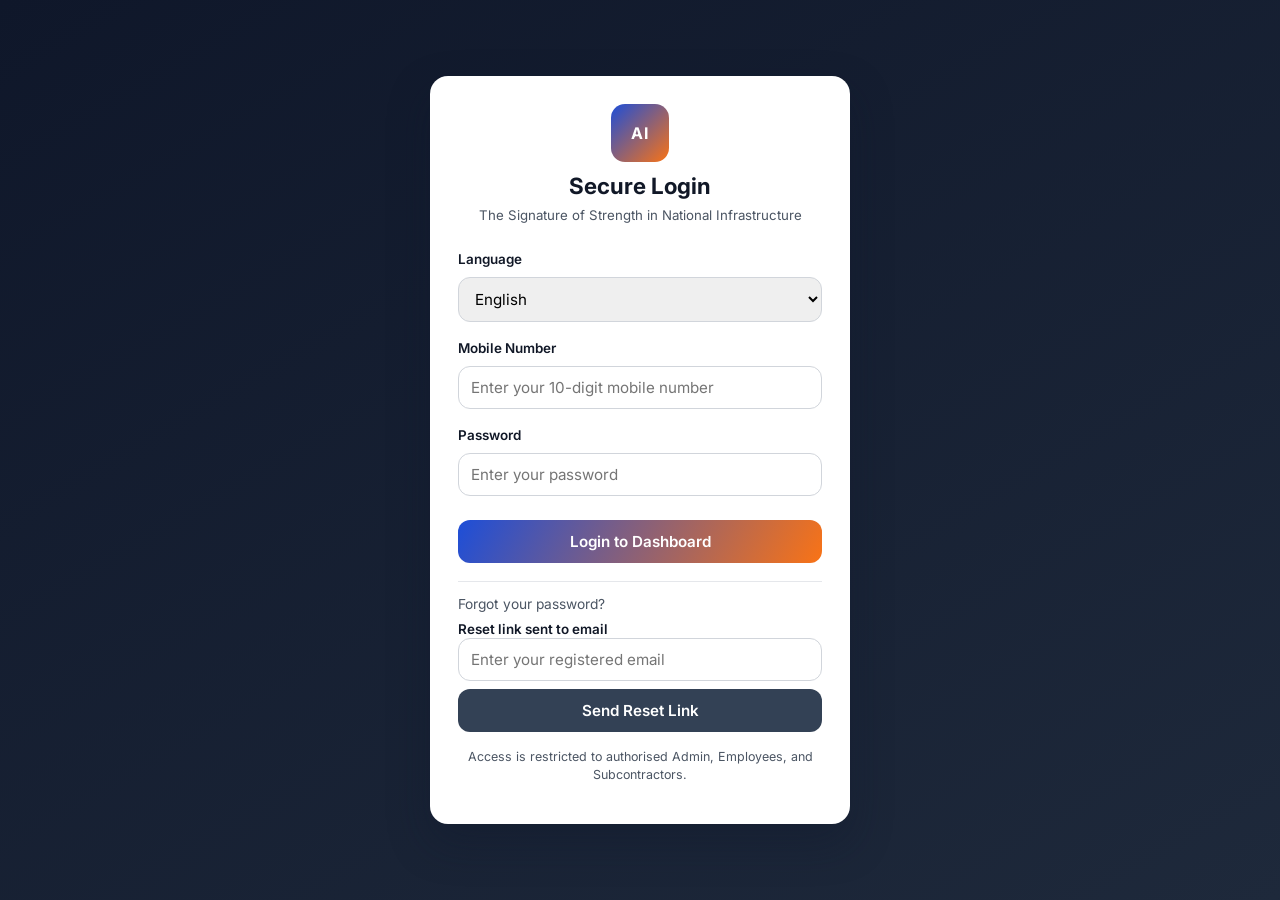
==== index.html @ a01055c5 "Style bottom navigation like WhatsApp tab bar" ====
<!doctype html>
<html lang="en">
  <head>
    <meta charset="UTF-8" />
    <meta name="viewport" content="width=device-width, initial-scale=1.0" />
    <title>Atmagaurav Infra Pvt Ltd | Login</title>
    <link rel="preconnect" href="https://fonts.googleapis.com" />
    <link rel="preconnect" href="https://fonts.gstatic.com" crossorigin />
    <link
      href="https://fonts.googleapis.com/css2?family=Inter:wght@400;500;600;700&display=swap"
      rel="stylesheet"
    />
    <link rel="stylesheet" href="styles.css" />
  </head>
  <body>
    <main class="app-shell">
      <section class="login-card" aria-labelledby="login-heading">
        <header class="brand-block">
          <div class="logo-mark" aria-hidden="true">AI</div>
          <h1 id="login-heading">Secure Login</h1>
          <p class="tagline">The Signature of Strength in National Infrastructure</p>
        </header>

        <form class="login-form" id="login-form">
          <label for="lang">Language</label>
          <select id="lang" name="lang">
            <option value="en">English</option>
            <option value="mr">मराठी</option>
            <option value="hi">हिंदी</option>
          </select>

          <label for="mobile">Mobile Number</label>
          <input
            id="mobile"
            type="tel"
            name="mobile"
            placeholder="Enter your 10-digit mobile number"
            inputmode="numeric"
            pattern="[0-9]{10}"
            maxlength="10"
            required
          />

          <label for="password">Password</label>
          <input id="password" type="password" name="password" placeholder="Enter your password" required />

          <button class="primary-btn" type="submit">Login to Dashboard</button>
        </form>

        <div class="reset-password" aria-live="polite">
          <p>Forgot your password?</p>
          <label for="reset-email">Reset link sent to email</label>
          <div class="reset-controls">
            <input id="reset-email" type="email" placeholder="Enter your registered email" />
            <button class="secondary-btn" type="button" id="send-reset-link">Send Reset Link</button>
          </div>
        </div>

        <footer class="helper-text">
          <p>Access is restricted to authorised Admin, Employees, and Subcontractors.</p>
        </footer>
      </section>
    </main>

    <script src="script.js"></script>
  </body>
</html>
---- styles.css ----
:root {
  --bg-primary: #0f172a;
  --bg-secondary: #1e293b;
  --card-bg: #ffffff;
  --text-primary: #111827;
  --text-muted: #4b5563;
  --brand-primary: #f97316;
  --brand-secondary: #1d4ed8;
  --radius: 18px;
}

* {
  box-sizing: border-box;
}

body {
  margin: 0;
  min-height: 100vh;
  font-family: 'Inter', system-ui, -apple-system, BlinkMacSystemFont, 'Segoe UI', sans-serif;
  background: linear-gradient(150deg, var(--bg-primary), var(--bg-secondary));
  color: var(--text-primary);
}

.app-shell {
  min-height: 100vh;
  display: grid;
  place-items: center;
  padding: 24px 14px;
}

.login-card {
  width: min(100%, 420px);
  background: var(--card-bg);
  border-radius: var(--radius);
  padding: 22px 18px;
  box-shadow: 0 18px 40px rgba(15, 23, 42, 0.35);
}

.brand-block {
  text-align: center;
  margin-bottom: 18px;
}

.logo-mark {
  width: 58px;
  height: 58px;
  margin: 0 auto 10px;
  border-radius: 14px;
  display: grid;
  place-items: center;
  color: white;
  font-weight: 700;
  letter-spacing: 0.08em;
  background: linear-gradient(135deg, var(--brand-secondary), var(--brand-primary));
}

h1 {
  margin: 10px 0 8px;
  font-size: 1.4rem;
}

.tagline {
  margin: 0;
  color: var(--text-muted);
  font-size: 0.83rem;
  line-height: 1.35;
}

.login-form {
  display: flex;
  flex-direction: column;
  gap: 10px;
}

label {
  margin-top: 8px;
  font-size: 0.84rem;
  font-weight: 600;
}

input,
select,
button {
  width: 100%;
  border-radius: 12px;
  font: inherit;
}

input,
select {
  border: 1px solid #d1d5db;
  padding: 11px 12px;
  font-size: 0.95rem;
}

input:focus,
select:focus {
  outline: 2px solid color-mix(in srgb, var(--brand-primary) 45%, white);
  border-color: var(--brand-primary);
}

button {
  border: none;
  padding: 12px;
  color: white;
  font-weight: 600;
  font-size: 0.95rem;
  cursor: pointer;
}

.primary-btn {
  margin-top: 14px;
  background: linear-gradient(120deg, var(--brand-secondary), var(--brand-primary));
}

.secondary-btn {
  background: #334155;
}

button:hover {
  filter: brightness(1.04);
}

.reset-password {
  margin-top: 18px;
  border-top: 1px solid #e5e7eb;
  padding-top: 14px;
}

.reset-password p {
  margin: 0 0 6px;
  font-size: 0.86rem;
  color: var(--text-muted);
}

.reset-controls {
  display: grid;
  gap: 8px;
}

.helper-text {
  margin-top: 16px;
  color: var(--text-muted);
  text-align: center;
  font-size: 0.78rem;
  line-height: 1.4;
}

@media (min-width: 768px) {
  .login-card {
    padding: 28px;
  }
}
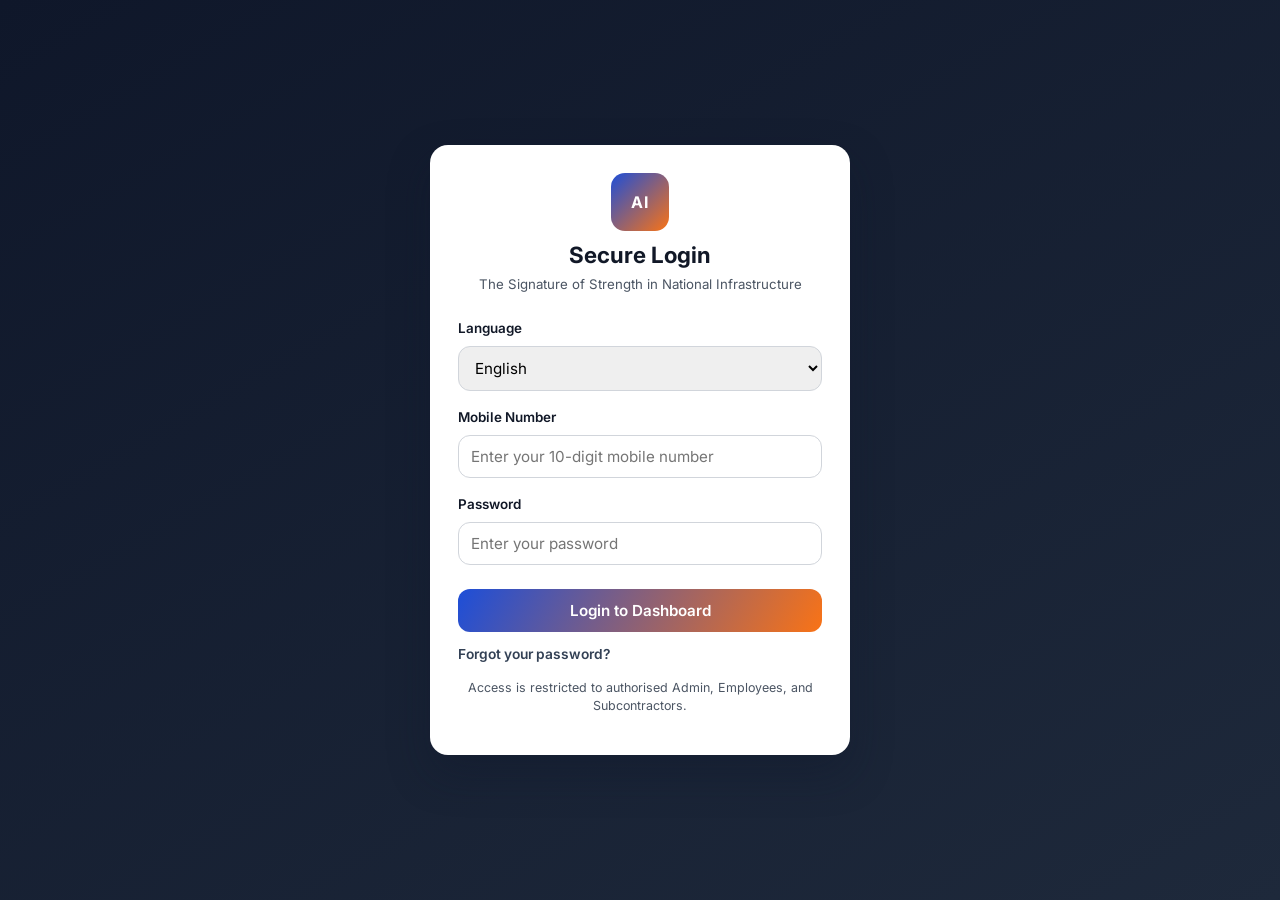
==== commit ae6d676f: "Add project menu visibility, bottom quick nav, and create-project form" ====
--- a/index.html
+++ b/index.html
@@ -47,8 +47,11 @@
           <button class="primary-btn" type="submit">Login to Dashboard</button>
         </form>
 
-        <div class="reset-password" aria-live="polite">
-          <p>Forgot your password?</p>
+        <button id="forgot-toggle" class="forgot-toggle" type="button" aria-expanded="false" aria-controls="reset-password-panel">
+          Forgot your password?
+        </button>
+
+        <div class="reset-password" id="reset-password-panel" aria-live="polite" hidden>
           <label for="reset-email">Reset link sent to email</label>
           <div class="reset-controls">
             <input id="reset-email" type="email" placeholder="Enter your registered email" />
--- a/styles.css
+++ b/styles.css
@@ -121,6 +121,21 @@
   filter: brightness(1.04);
 }
 
+.forgot-toggle {
+  margin-top: 14px;
+  border: none;
+  background: transparent;
+  color: #334155;
+  padding: 0;
+  text-align: left;
+  font-size: 0.86rem;
+  font-weight: 600;
+}
+
+.forgot-toggle:hover {
+  color: #1d4ed8;
+}
+
 .reset-password {
   margin-top: 18px;
   border-top: 1px solid #e5e7eb;
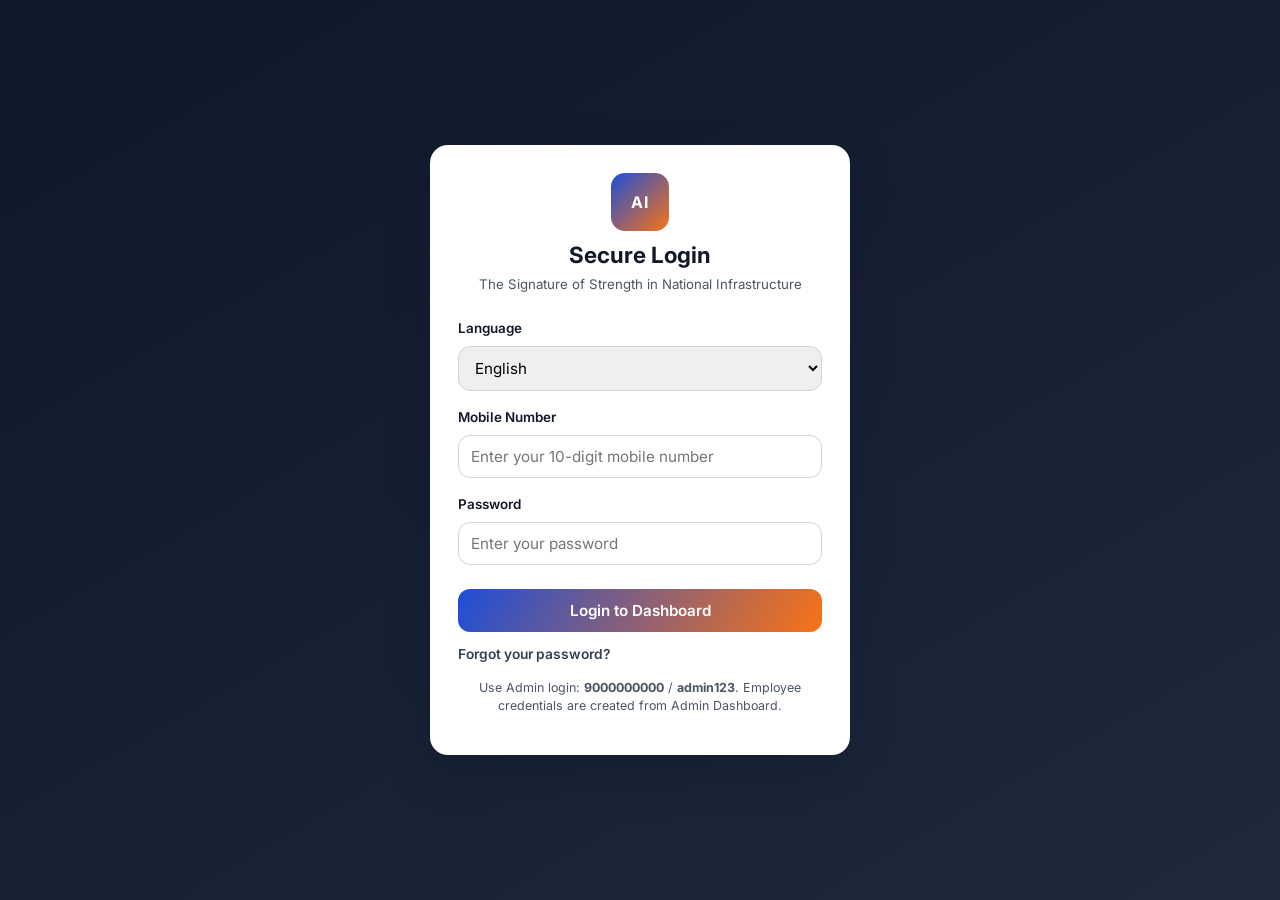
==== commit f10bb451: "Add employee enrolment and project-based login access" ====
--- a/index.html
+++ b/index.html
@@ -60,7 +60,7 @@
         </div>
 
         <footer class="helper-text">
-          <p>Access is restricted to authorised Admin, Employees, and Subcontractors.</p>
+          <p>Use Admin login: <b>9000000000</b> / <b>admin123</b>. Employee credentials are created from Admin Dashboard.</p>
         </footer>
       </section>
     </main>
